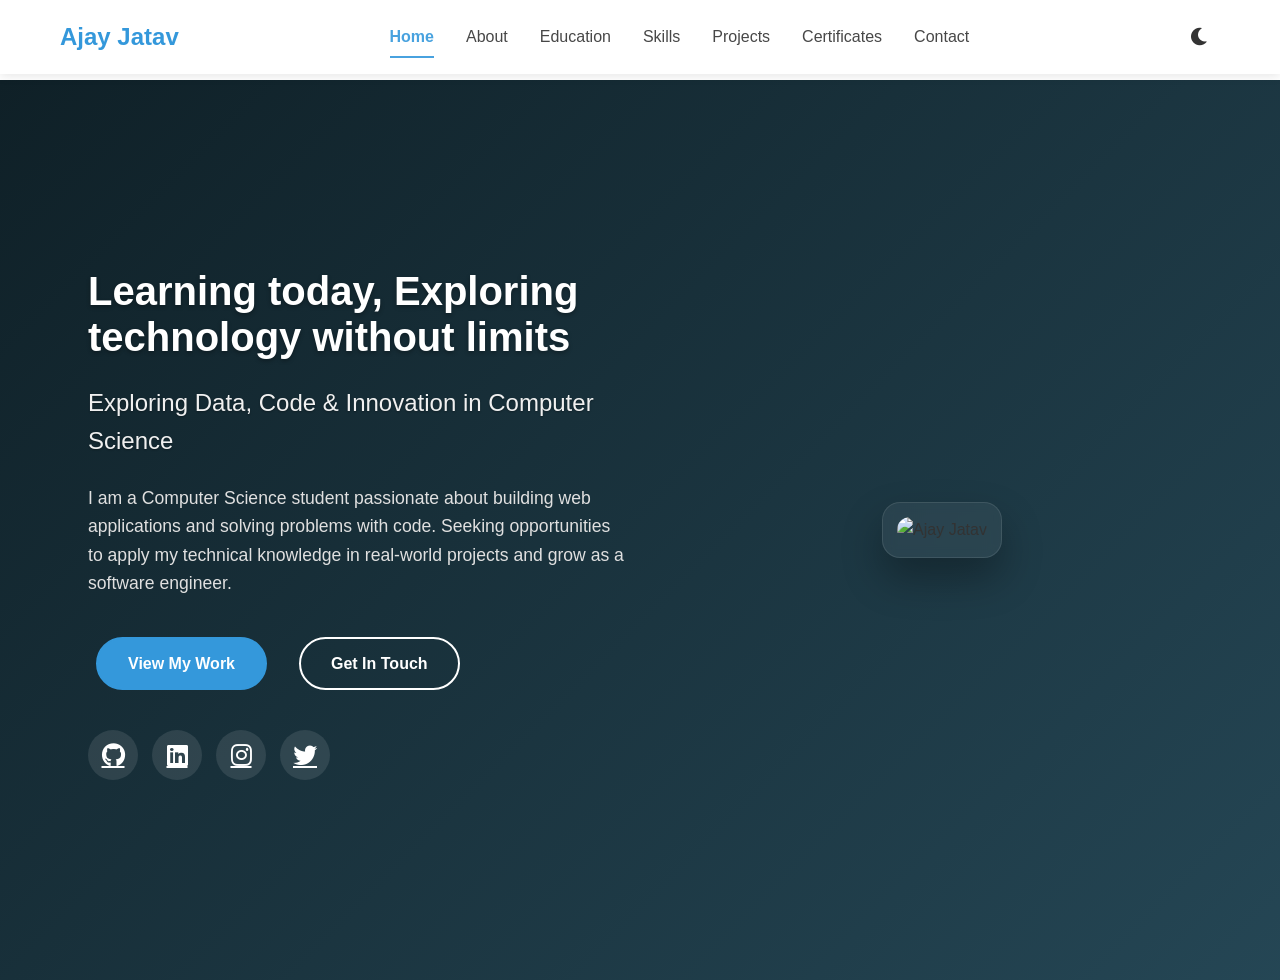
==== index.html @ aec564ef "Add files via upload" ====
<!DOCTYPE html>
<html lang="en">
<head>
    <meta charset="UTF-8">
    <meta name="viewport" content="width=device-width, initial-scale=1.0">
    <title>Ajay Jatav - Portfolio</title>
    <link rel="stylesheet" href="portfolio-style.css">
    <link href="https://cdnjs.cloudflare.com/ajax/libs/font-awesome/6.0.0/css/all.min.css" rel="stylesheet">
</head>
<body>
    <!-- Navigation -->
    <nav class="navbar">
        <div class="nav-container">
            <div class="nav-logo">
                <a href="index.html">Ajay Jatav</a>
            </div>
            <div class="nav-menu">
                <a href="index.html" class="nav-link active">Home</a>
                <a href="about.html" class="nav-link">About</a>
                <a href="education.html" class="nav-link">Education</a>
                <a href="skills.html" class="nav-link">Skills</a>
                <a href="projects.html" class="nav-link">Projects</a>
                <a href="certificates.html" class="nav-link">Certificates</a>
                <a href="contact.html" class="nav-link">Contact</a>
            </div>
            <div class="nav-actions">
                <button id="theme-toggle" class="theme-toggle" aria-label="Toggle theme">
                    <i class="fas fa-moon"></i>
                    <i class="fas fa-sun"></i>
                </button>
                <div class="hamburger">
                    <span></span>
                    <span></span>
                    <span></span>
                </div>
            </div>
        </div>
    </nav>

    <!-- Hero Section -->
    <section id="home" class="hero">
        <div class="hero-container">
            <div class="hero-content">
                <div class="hero-text">
                    <h1 class="hero-title">Learning today, Exploring technology without limits</h1>
                    <p class="hero-subtitle">Exploring Data, Code & Innovation in Computer Science</p>
                    <p class="hero-description">
                        I am a Computer Science student passionate about building web applications and solving problems with code.
                        Seeking opportunities to apply my technical knowledge in real-world projects and grow as a software engineer.
                    </p>
                    <div class="hero-buttons">
                        <a href="projects.html" class="btn btn-primary">View My Work</a>
                        <a href="contact.html" class="btn btn-secondary">Get In Touch</a>
                    </div>
                    <div class="social-links">
                        <a href="https://github.com/jatavajay" target="_blank" aria-label="GitHub"><i class="fab fa-github"></i></a>
                        <a href="https://www.linkedin.com/in/ajay-jatav-b15428207" target="_blank" aria-label="LinkedIn"><i class="fab fa-linkedin"></i></a>
                        <a href="https://www.instagram.com/jatavajay._09" target="_blank" aria-label="Instagram"><i class="fab fa-instagram"></i></a>
                        <a href="https://x.com/ajay_jatav12876" target="_blank" aria-label="Twitter"><i class="fab fa-twitter"></i></a>
                    </div>
                </div>
                <div class="hero-image-container">
                    <div class="profile-image-wrapper">
                        <img src="https://media.licdn.com/dms/image/v2/D5603AQEOCSB_Aue9IA/profile-displayphoto-crop_800_800/B56Zy0akNxIcAI-/0/1772553391590?e=1779321600&v=beta&t=5ufI_7-bqgXGR6Rp_vaHQ7zAEmu3ZtaBKCHDSLuSh5Q" alt="Ajay Jatav" class="profile-image">
                    </div>
                </div>
            </div>
        </div>
    </section>

    <script src="portfolio-script.js"></script>
    <script src="theme.js"></script>
</body>
</html>
---- portfolio-style.css ----
/* Theme Variables */
:root {
    /* Light Theme (Default) */
    --bg-color: #ffffff;
    --text-color: #333333;
    --primary-color: #3498db;
    --secondary-color: #2ecc71;
    --accent-color: #9b59b6;
    --card-bg: #ffffff;
    --card-shadow: 0 5px 15px rgba(0, 0, 0, 0.1);
    --nav-bg: rgba(255, 255, 255, 0.95);
    --nav-text: #333333;
    --section-bg: #f9f9f9;
    --border-color: #e0e0e0;
    --hero-overlay: rgba(0, 0, 0, 0.7);
    --input-bg: #ffffff;
    --input-text: #333333;
}

/* Dark Theme */
[data-theme="dark"] {
    --bg-color: #121212;
    --text-color: #f5f5f5;
    --primary-color: #4a90e2;
    --secondary-color: #2ecc71;
    --accent-color: #9b59b6;
    --card-bg: #1e1e1e;
    --card-shadow: 0 5px 15px rgba(0, 0, 0, 0.3);
    --nav-bg: rgba(30, 30, 30, 0.95);
    --nav-text: #f5f5f5;
    --section-bg: #1a1a1a;
    --border-color: #333333;
    --hero-overlay: rgba(0, 0, 0, 0.85);
    --input-bg: #2d2d2d;
    --input-text: #f5f5f5;
}

/* Apply Theme Variables */
body {
    background-color: var(--bg-color);
    color: var(--text-color);
    transition: background-color 0.3s ease, color 0.3s ease;
    font-family: 'Segoe UI', Tahoma, Geneva, Verdana, sans-serif;
    line-height: 1.6;
    overflow-x: hidden;
    padding-top: 80px;
    margin: 0;
    min-height: 100vh;
}

/* Reset and Base Styles */
* {
    margin: 0;
    padding: 0;
    box-sizing: border-box;
}

html {
    scroll-behavior: smooth;
}

.container {
    max-width: 1200px;
    margin: 0 auto;
    padding: 0 20px;
}

/* Navigation */
.navbar {
    position: fixed;
    top: 0;
    width: 100%;
    background: var(--nav-bg);
    color: var(--nav-text);
    backdrop-filter: blur(10px);
    z-index: 1000;
    padding: 1rem 0;
    transition: all 0.3s ease;
    box-shadow: 0 2px 10px rgba(0, 0, 0, 0.1);
}

.nav-container {
    max-width: 1200px;
    margin: 0 auto;
    padding: 0 20px;
    display: flex;
    justify-content: space-between;
    align-items: center;
}

.nav-logo a {
    font-size: 1.5rem;
    font-weight: bold;
    color: var(--primary-color);
    text-decoration: none;
    transition: color 0.3s ease;
}

.nav-logo a:hover {
    color: var(--secondary-color);
}

.nav-menu {
    display: flex;
    gap: 2rem;
}

.nav-link {
    color: var(--nav-text);
    text-decoration: none;
    font-weight: 500;
    transition: color 0.3s ease;
    opacity: 0.9;
    padding: 0.5rem 0;
    position: relative;
}

.nav-link:hover {
    color: var(--primary-color);
    opacity: 1;
}

.nav-link.active {
    color: var(--primary-color);
    font-weight: 600;
}

.nav-link.active::after {
    content: '';
    position: absolute;
    bottom: 0;
    left: 0;
    width: 100%;
    height: 2px;
    background: var(--primary-color);
}

/* Navigation Actions */
.nav-actions {
    display: flex;
    align-items: center;
    gap: 1rem;
}

/* Theme Toggle Button */
.theme-toggle {
    background: none;
    border: none;
    color: var(--nav-text);
    font-size: 1.25rem;
    cursor: pointer;
    padding: 0.5rem;
    border-radius: 50%;
    width: 40px;
    height: 40px;
    display: flex;
    align-items: center;
    justify-content: center;
    transition: all 0.3s ease;
    position: relative;
    overflow: hidden;
    background: var(--card-bg);
}

.theme-toggle i {
    position: absolute;
    transition: all 0.3s ease;
}

.theme-toggle .fa-sun {
    opacity: 0;
    transform: translateY(20px);
}

[data-theme="dark"] .theme-toggle .fa-moon {
    opacity: 0;
    transform: translateY(-20px);
}

[data-theme="dark"] .theme-toggle .fa-sun {
    opacity: 1;
    transform: translateY(0);
}

.theme-toggle:hover {
    background: var(--primary-color);
    color: white;
    transform: scale(1.1);
}

.hamburger {
    display: none;
    flex-direction: column;
    cursor: pointer;
    width: 30px;
    height: 24px;
    justify-content: space-between;
}

.hamburger span {
    width: 100%;
    height: 3px;
    background: var(--nav-text);
    transition: all 0.3s ease;
    border-radius: 2px;
}

/* Portfolio Image */
.portfolio-image-container {
    text-align: center;
    margin: -100px auto 2rem; /* Pull the image up slightly */
    max-width: 300px;
    border-radius: 15px;
    overflow: hidden;
    box-shadow: 0 15px 40px rgba(0, 0, 0, 0.3);
    border: 5px solid rgba(255, 255, 255, 0.1);
    transition: transform 0.3s ease, box-shadow 0.3s ease;
}

.portfolio-image {
    width: 100%;
    height: auto;
    display: block;
    transition: transform 0.3s ease;
}

.portfolio-image:hover {
    transform: translateY(-5px);
    box-shadow: 0 15px 40px rgba(0, 0, 0, 0.3);
}

/* Animated Gradient Background */
@keyframes gradientBG {
    0% { background-position: 0% 50%; }
    50% { background-position: 100% 50%; }
    100% { background-position: 0% 50%; }
}

/* Hero Section */
.hero {
    position: relative;
    min-height: 100vh;
    margin: 0;
    padding: 80px 0; /* Account for fixed navbar */
    overflow: hidden;
    background: linear-gradient(-45deg, #0f2027, #203a43, #2c5364, #0f2027);
    background-size: 400% 400%;
    animation: gradientBG 18s ease infinite;
    display: flex;
    align-items: center;
}

.hero-overlay {
    position: absolute;
    top: 0;
    left: 0;
    width: 100%;
    height: 100%;
    z-index: 2;
    pointer-events: none;
}

.hero-name {
    font-size: 6rem;
    font-weight: 800;
    color: rgba(255, 255, 255, 0.9);
    text-transform: uppercase;
    letter-spacing: 5px;
    margin-bottom: 0.5rem;
    text-shadow: 2px 2px 4px rgba(0, 0, 0, 0.5);
}

.hero-portfolio {
    font-size: 3.5rem;
    font-weight: 600;
    color: rgba(255, 255, 255, 0.85);
    letter-spacing: 3px;
    text-shadow: 2px 2px 4px rgba(0, 0, 0, 0.4);
    margin-bottom: 2rem;
}

.hero-container {
    width: 100%;
    max-width: 1200px;
    margin: 0 auto;
    padding: 0 2rem;
    box-sizing: border-box;
}

.hero-content {
    display: flex;
    flex-wrap: wrap;
    align-items: center;
    gap: 4rem;
    max-width: 100%;
    margin: 0 auto;
}

.hero-text {
    flex: 1;
    min-width: 300px;
    max-width: 600px;
    padding: 2rem 0;
    text-align: left;
}

.hero-image-container {
    flex: 1;
    min-width: 300px;
    max-width: 500px;
    position: relative;
    margin: 0 auto;
}

.profile-image-wrapper {
    position: relative;
    border-radius: 20px;
    overflow: hidden;
    box-shadow: 0 20px 40px rgba(0, 0, 0, 0.3);
    background: rgba(255, 255, 255, 0.05);
    border: 1px solid rgba(255, 255, 255, 0.1);
    transition: transform 0.3s ease, box-shadow 0.3s ease;
}

.profile-image-wrapper:hover {
    transform: translateY(-5px);
    box-shadow: 0 25px 50px rgba(0, 0, 0, 0.4);
}

.profile-image {
    width: 100%;
    height: auto;
    display: block;
    border-radius: 20px;
    transition: transform 0.5s ease;
}

.profile-image-wrapper:hover .profile-image {
    transform: scale(1.02);
}

.hero-content:hover {
    transform: translateY(-5px);
    box-shadow: 0 20px 40px rgba(0, 0, 0, 0.3);
}

.hero-title {
    font-size: 2.5rem;
    margin-bottom: 1.5rem;
    color: #fff;
    text-shadow: 0 2px 4px rgba(0, 0, 0, 0.3);
    line-height: 1.3;
}

.hero-subtitle {
    font-size: 1.5rem;
    margin-bottom: 1.5rem;
    color: #f0f0f0;
    text-shadow: 0 1px 2px rgba(0, 0, 0, 0.3);
}

.hero-description {
    font-size: 1.1rem;
    margin-bottom: 2rem;
    color: #e0e0e0;
    line-height: 1.7;
}

.hero-image {
    flex: 0 0 auto;
}

.profile-img {
    width: 350px;
    height: 350px;
    border-radius: 50%;
    object-fit: cover;
    border: 5px solid rgba(255, 255, 255, 0.3);
    box-shadow: 0 20px 40px rgba(0, 0, 0, 0.3);
    transition: transform 0.3s ease;
}

.profile-img:hover {
    transform: scale(1.05);
}

/* Buttons */
.btn {
    padding: 12px 30px;
    border-radius: 50px;
    text-decoration: none;
    font-weight: 600;
    transition: all 0.3s ease;
    display: inline-block;
    text-align: center;
    cursor: pointer;
    border: 2px solid transparent;
    font-size: 1rem;
    margin: 0.5rem;
}

.btn-primary {
    background: var(--primary-color);
    color: white;
    border-color: var(--primary-color);
}

.btn-primary:hover {
    background: transparent;
    color: var(--primary-color);
    transform: translateY(-3px);
    box-shadow: 0 10px 20px rgba(0, 0, 0, 0.2);
}

.btn-secondary {
    background: transparent;
    color: white;
    border-color: white;
}

.btn-secondary:hover {
    background: white;
    color: var(--primary-color);
    transform: translateY(-3px);
    box-shadow: 0 10px 20px rgba(0, 0, 0, 0.2);
}

.btn-outline {
    background: transparent;
    color: var(--primary-color);
    border: 2px solid var(--primary-color);
}

.btn-outline:hover {
    background: var(--primary-color);
    color: white;
    transform: translateY(-3px);
}

.hero-buttons {
    display: flex;
    gap: 1rem;
    margin: 2rem 0;
    flex-wrap: wrap;
}

.social-links {
    display: flex;
    gap: 1.5rem;
    margin-top: 2rem;
}

.social-links a {
    color: white;
    font-size: 1.5rem;
    transition: all 0.3s ease;
    width: 50px;
    height: 50px;
    display: flex;
    align-items: center;
    justify-content: center;
    border-radius: 50%;
    background: rgba(255, 255, 255, 0.1);
}

.social-links a:hover {
    color: var(--primary-color);
    background: white;
    transform: translateY(-5px);
    box-shadow: 0 5px 15px rgba(0, 0, 0, 0.3);
}

/* Section Styles */
section {
    padding: 80px 0;
    position: relative;
    z-index: 1;
}

.section-title {
    text-align: center;
    font-size: 2.5rem;
    margin-bottom: 3rem;
    color: var(--text-color);
    position: relative;
}

.section-title::after {
    content: '';
    position: absolute;
    bottom: -10px;
    left: 50%;
    transform: translateX(-50%);
    width: 60px;
    height: 3px;
    background: var(--primary-color);
}

/* About Page */
.about-content {
    max-width: 800px;
    margin: 0 auto;
}

.about-text p {
    font-size: 1.1rem;
    margin-bottom: 1.5rem;
    line-height: 1.8;
    color: var(--text-color);
}

.personal-info {
    display: grid;
    grid-template-columns: repeat(auto-fit, minmax(250px, 1fr));
    gap: 1rem;
    margin-top: 2rem;
}

.info-item {
    background: var(--card-bg);
    padding: 1.5rem;
    border-radius: 10px;
    box-shadow: var(--card-shadow);
    transition: transform 0.3s ease;
}

.info-item:hover {
    transform: translateY(-5px);
}

.info-item strong {
    color: var(--primary-color);
    display: block;
    margin-bottom: 0.5rem;
}

/* Education Page */
.education-timeline {
    max-width: 800px;
    margin: 0 auto;
    position: relative;
}

.education-timeline::before {
    content: '';
    position: absolute;
    left: 50%;
    transform: translateX(-50%);
    width: 2px;
    height: 100%;
    background: var(--primary-color);
}

.timeline-item {
    display: flex;
    justify-content: flex-end;
    padding-right: 60px;  
    position: relative;
    margin: 40px 0;  
    width: 50%;
    min-height: 120px;  
}

.timeline-item:nth-child(odd) {
    align-self: flex-end;
    justify-content: flex-start;
    padding-left: 60px;  
    padding-right: 0;
}

.timeline-item:nth-child(even) {
    left: 50%;
}

.timeline-item:nth-child(odd) .timeline-dot {
    left: -10px;
    right: auto;
}

.timeline-dot {
    height: 20px;
    width: 20px;
    border-radius: 50%;
    background: var(--primary-color);
    position: absolute;
    right: -10px;
    top: 25%;  
    z-index: 1;
    border: 3px solid var(--bg-color);  
    box-shadow: 0 0 0 3px var(--primary-color);  
}

.timeline-content {
    background: var(--card-bg);
    padding: 25px;
    border-radius: 10px;
    box-shadow: var(--card-shadow);
    width: 100%;
    transition: transform 0.3s ease;
}

.timeline-content:hover {
    transform: translateY(-5px);
}

.timeline-content h3 {
    color: var(--text-color);
    margin-bottom: 5px;
    font-size: 1.3rem;
}

.timeline-content h4 {
    color: var(--primary-color);
    margin-bottom: 10px;
    font-size: 1.1rem;
}

.timeline-date {
    background: var(--primary-color);
    color: white;
    padding: 5px 15px;
    border-radius: 15px;
    font-size: 0.9rem;
    display: inline-block;
    margin-bottom: 10px;
}

.timeline-content p {
    color: var(--text-color);
    opacity: 0.9;
    line-height: 1.6;
}

/* Skills Page */
.skills-grid {
    display: grid;
    grid-template-columns: repeat(auto-fit, minmax(280px, 1fr));
    gap: 2rem;
}

.skill-category {
    background: var(--card-bg);
    padding: 2rem;
    border-radius: 15px;
    box-shadow: var(--card-shadow);
    text-align: center;
    transition: transform 0.3s ease;
}

.skill-category:hover {
    transform: translateY(-5px);
}

.skill-category h3 {
    color: var(--text-color);
    margin-bottom: 1.5rem;
    font-size: 1.3rem;
}

.skill-items {
    display: flex;
    flex-wrap: wrap;
    gap: 0.5rem;
    justify-content: center;
}

.skill-tag {
    background: linear-gradient(45deg, var(--primary-color), var(--accent-color));
    color: white;
    padding: 8px 16px;
    border-radius: 25px;
    font-size: 0.9rem;
    font-weight: 500;
    transition: transform 0.3s ease;
}

.skill-tag:hover {
    transform: scale(1.05);
}

/* Projects Page */
.projects-grid {
    display: grid;
    grid-template-columns: repeat(auto-fit, minmax(350px, 1fr));
    gap: 2rem;
}

.project-card {
    background: var(--card-bg);
    border-radius: 15px;
    padding: 2rem;
    box-shadow: var(--card-shadow);
    transition: transform 0.3s ease;
}

.project-card:hover {
    transform: translateY(-10px);
}

.project-header {
    display: flex;
    justify-content: space-between;
    align-items: center;
    margin-bottom: 1rem;
}

.project-header h3 {
    color: var(--text-color);
    font-size: 1.5rem;
}

.project-links {
    display: flex;
    gap: 0.5rem;
}

.project-link {
    color: var(--primary-color);
    font-size: 1.2rem;
    transition: color 0.3s ease;
    padding: 5px;
}

.project-link:hover {
    color: var(--secondary-color);
    transform: scale(1.2);
}

.project-description {
    color: var(--text-color);
    opacity: 0.9;
    margin-bottom: 1.5rem;
    line-height: 1.6;
}

.project-tech {
    display: flex;
    flex-wrap: wrap;
    gap: 0.5rem;
}

.tech-tag {
    background: var(--section-bg);
    color: var(--text-color);
    padding: 5px 12px;
    border-radius: 15px;
    font-size: 0.8rem;
    border: 1px solid var(--border-color);
}

/* Certificates Page */
.certificates-grid {
    display: grid;
    grid-template-columns: repeat(auto-fit, minmax(300px, 1fr));
    gap: 2rem;
}

.certificate-card {
    background: var(--card-bg);
    border-radius: 15px;
    padding: 2rem;
    box-shadow: var(--card-shadow);
    transition: transform 0.3s ease;
    text-align: center;
    position: relative;
    overflow: hidden;
}

.certificate-card:hover {
    transform: translateY(-5px);
}

.certificate-card::before {
    content: '';
    position: absolute;
    top: 0;
    left: 0;
    right: 0;
    height: 4px;
    background: linear-gradient(45deg, var(--primary-color), var(--accent-color));
}

.certificate-icon {
    font-size: 2.5rem;
    color: var(--primary-color);
    margin-bottom: 1.5rem;
}

.certificate-card h3 {
    color: var(--text-color);
    margin-bottom: 1rem;
    font-size: 1.3rem;
}

.certificate-card p {
    color: var(--text-color);
    opacity: 0.9;
    margin-bottom: 1.5rem;
    line-height: 1.6;
}

/* Contact Page */
.contact-content {
    display: grid;
    grid-template-columns: 1.2fr 0.8fr;
    gap: 3rem;
    align-items: start;
    max-width: 1100px;
    margin: 0 auto;
    padding: 0 20px;
}

.contact-info h3 {
    margin-bottom: 1.5rem;
    color: var(--primary-color);
    font-size: 2rem;
    font-weight: 600;
}

.contact-info p {
    color: var(--text-color);
    opacity: 0.9;
    margin-bottom: 2.5rem;
    line-height: 1.7;
    font-size: 1.05rem;
}

.contact-details {
    margin: 2rem 0;
}

.contact-item {
    display: flex;
    align-items: flex-start;
    gap: 1.2rem;
    margin-bottom: 1.8rem;
    background: var(--card-bg);
    padding: 1.2rem;
    border-radius: 10px;
    box-shadow: var(--card-shadow);
    transition: transform 0.3s ease;
}

.contact-item:hover {
    transform: translateY(-3px);
}

.contact-item i {
    color: var(--primary-color);
    width: 24px;
    height: 24px;
    display: flex;
    align-items: center;
    justify-content: center;
    background: rgba(52, 152, 219, 0.1);
    padding: 10px;
    border-radius: 8px;
    font-size: 1.1rem;
}

.contact-item h4 {
    color: var(--text-color);
    margin-bottom: 0.3rem;
    font-size: 1rem;
}

.contact-item a, .contact-item p {
    color: var(--text-color);
    text-decoration: none;
    opacity: 0.9;
    transition: color 0.3s ease;
}

.contact-item a:hover {
    color: var(--primary-color);
}

.social-links-contact {
    display: flex;
    gap: 1rem;
    margin-top: 2rem;
}

.social-links-contact a {
    color: var(--text-color);
    font-size: 1.5rem;
    transition: all 0.3s ease;
    width: 50px;
    height: 50px;
    display: flex;
    align-items: center;
    justify-content: center;
    border-radius: 50%;
    background: var(--card-bg);
    box-shadow: var(--card-shadow);
}

.social-links-contact a:hover {
    color: white;
    background: var(--primary-color);
    transform: translateY(-3px);
}

.contact-form {
    background: var(--card-bg);
    padding: 2.5rem;
    border-radius: 15px;
    box-shadow: var(--card-shadow);
    position: sticky;
    top: 100px;
}

.form-group {
    margin-bottom: 1.5rem;
}

.form-group input,
.form-group textarea {
    width: 100%;
    padding: 12px;
    border: 1px solid var(--border-color);
    border-radius: 10px;
    background: var(--input-bg);
    color: var(--input-text);
    font-size: 1rem;
    font-family: inherit;
    transition: all 0.3s ease;
}

.form-group input:focus,
.form-group textarea:focus {
    outline: none;
    border-color: var(--primary-color);
    box-shadow: 0 0 0 2px rgba(52, 152, 219, 0.2);
}

.form-group textarea {
    min-height: 150px;
    resize: vertical;
}

/* Footer */
.footer {
    background: var(--card-bg);
    color: var(--text-color);
    text-align: center;
    padding: 2rem 0;
    margin-top: 3rem;
    border-top: 1px solid var(--border-color);
}

.footer p {
    margin: 0.5rem 0;
    opacity: 0.8;
}

/* Responsive Design */
@media (max-width: 992px) {
    .hero-content {
        flex-direction: column-reverse;
        text-align: center;
        gap: 2rem;
        padding: 2rem 0;
    }
    
    .hero-text {
        text-align: center;
        max-width: 100%;
        padding: 0 1rem;
    }
    
    .hero-image-container {
        max-width: 400px;
        margin: 0 auto;
    }
    
    .hero-buttons {
        justify-content: center;
    }
    
    .hero-container {
        flex-direction: column;
        text-align: center;
        gap: 2rem;
        padding-top: 100px;
    }
    
    .hero-content {
        width: 90%;
        max-width: 100%;
        margin: 1rem auto;
        padding: 2rem;
    }
    
    .hero-name {
        font-size: 3.5rem;
    }
    
    .hero-portfolio {
        font-size: 1.8rem;
    }
    
    .contact-content {
        grid-template-columns: 1fr;
        gap: 2rem;
    }
    
    .contact-form {
        position: static;
        margin-top: 2rem;
    }
        gap: 2rem;
    }
    
    .timeline-item {
        width: 100%;
        padding-left: 60px;
        padding-right: 20px;
        margin: 30px 0;
    }
    
    .timeline-item:nth-child(even) {
        left: 0;
    }
    
    .education-timeline::before {
        left: 40px;
    }
    
    .timeline-dot {
        left: 30px;
        right: auto;
        top: 20px;
    }
    
    .timeline-item:nth-child(odd) {
        padding-left: 60px;
        padding-right: 20px;
    }
}

@media (max-width: 768px) {
    .hero-container {
        padding-top: 80px;
    }
    
    .hero-content {
        padding: 1.5rem;
        margin: 1rem;
        width: calc(100% - 2rem);
    }
    
    .hero-name {
        font-size: 2.5rem;
    }
    
    .hero-portfolio {
        font-size: 1.5rem;
    }
    
    .hamburger {
        display: flex;
    }
    
    .nav-menu {
        display: none;
        position: absolute;
        top: 100%;
        left: 0;
        right: 0;
        background: var(--nav-bg);
        flex-direction: column;
        padding: 1rem;
        box-shadow: 0 10px 20px rgba(0, 0, 0, 0.1);
    }
    
    .nav-menu.active {
        display: flex;
    }
    
    .hero-name {
        font-size: 3rem;
    }
    
    .hero-portfolio {
        font-size: 2rem;
    }
    
    .hero-title {
        font-size: 2rem;
    }
    
    .hero-subtitle {
        font-size: 1.2rem;
    }
    
    .hero-description {
        font-size: 1rem;
    }
    
    .profile-img {
        width: 250px;
        height: 250px;
    }
    
    .section-title {
        font-size: 2rem;
    }
    
    .projects-grid,
    .certificates-grid,
    .skills-grid {
        grid-template-columns: 1fr;
    }
    
    .hero-buttons {
        flex-direction: column;
        align-items: center;
    }
    
    .btn {
        width: 100%;
        max-width: 300px;
    }
    
    .portfolio-image-container {
        margin: 0 auto 1.5rem;
        max-width: 90%;
    }
}

@media (max-width: 480px) {
    .hero-name {
        font-size: 2.5rem;
    }
    
    .hero-portfolio {
        font-size: 1.8rem;
    }
    
    .hero-title {
        font-size: 1.8rem;
    }
    
    .hero-content {
        padding: 1.5rem;
    }
    
    .profile-img {
        width: 200px;
        height: 200px;
    }
}

/* Animation for mobile menu */
.hamburger.active span:nth-child(1) {
    transform: rotate(45deg) translate(6px, 6px);
}

.hamburger.active span:nth-child(2) {
    opacity: 0;
}

.hamburger.active span:nth-child(3) {
    transform: rotate(-45deg) translate(6px, -6px);
}
/* ===== HERO FINAL ALIGNMENT FIX ===== */

.hero {
  min-height: 100vh;
  display: flex;
  align-items: center;
}

/* Center hero content and prevent edge touching */
.hero-container {
  max-width: 1200px;
  margin: 0 auto;
  padding: 0 48px; /* prevents image touching screen edge */
}

/* Two-column layout */
.hero-content {
  display: flex;
  align-items: center;       /* vertical centering */
  justify-content: space-between;
  gap: 64px;
}

/* Text spacing improvement */
.hero-text p {
  line-height: 1.6;
}

/* Image column alignment */
.hero-image-container {
  display: flex;
  justify-content: center;
  align-items: center;
}

/* Profile image styling */
.profile-image-wrapper {
  display: flex;
  justify-content: center;
  align-items: center;
}

.profile-image {
  max-width: 320px;
  width: 100%;
  border-radius: 16px;
}
/* ===== Hero Section Final Polish (Optional) ===== */

/* Improve heading readability */
.hero-title {
  line-height: 1.15;
}

/* Balance image size so it doesn't dominate */
.profile-image {
  max-width: 300px;
  width: 100%;
  height: auto;
}

/* Better spacing between buttons */
.hero-buttons {
  display: flex;
  gap: 16px;
  flex-wrap: wrap;
}

/* Clean social icon alignment */
.social-links {
  margin-top: 20px;
  display: flex;
  gap: 14px;
  align-items: center;
}

/* Slight depth to image card */
.profile-image-wrapper {
  padding: 14px;
  border-radius: 18px;
  background: rgba(255, 255, 255, 0.06);
  backdrop-filter: blur(6px);
}

/* Responsive tweak for small screens */
@media (max-width: 768px) {
  .hero-content {
    flex-direction: column;
    text-align: center;
  }

  .hero-buttons,
  .social-links {
    justify-content: center;
  }

  .profile-image {
    max-width: 260px;
    margin-top: 20px;
  }
}
.profile-image {
  max-width: 280px; /* was 300 */
}
.hero-text {
  padding-top: 20px;
}
.btn:hover {
  transform: translateY(-2px);
  transition: all 0.3s ease;
}
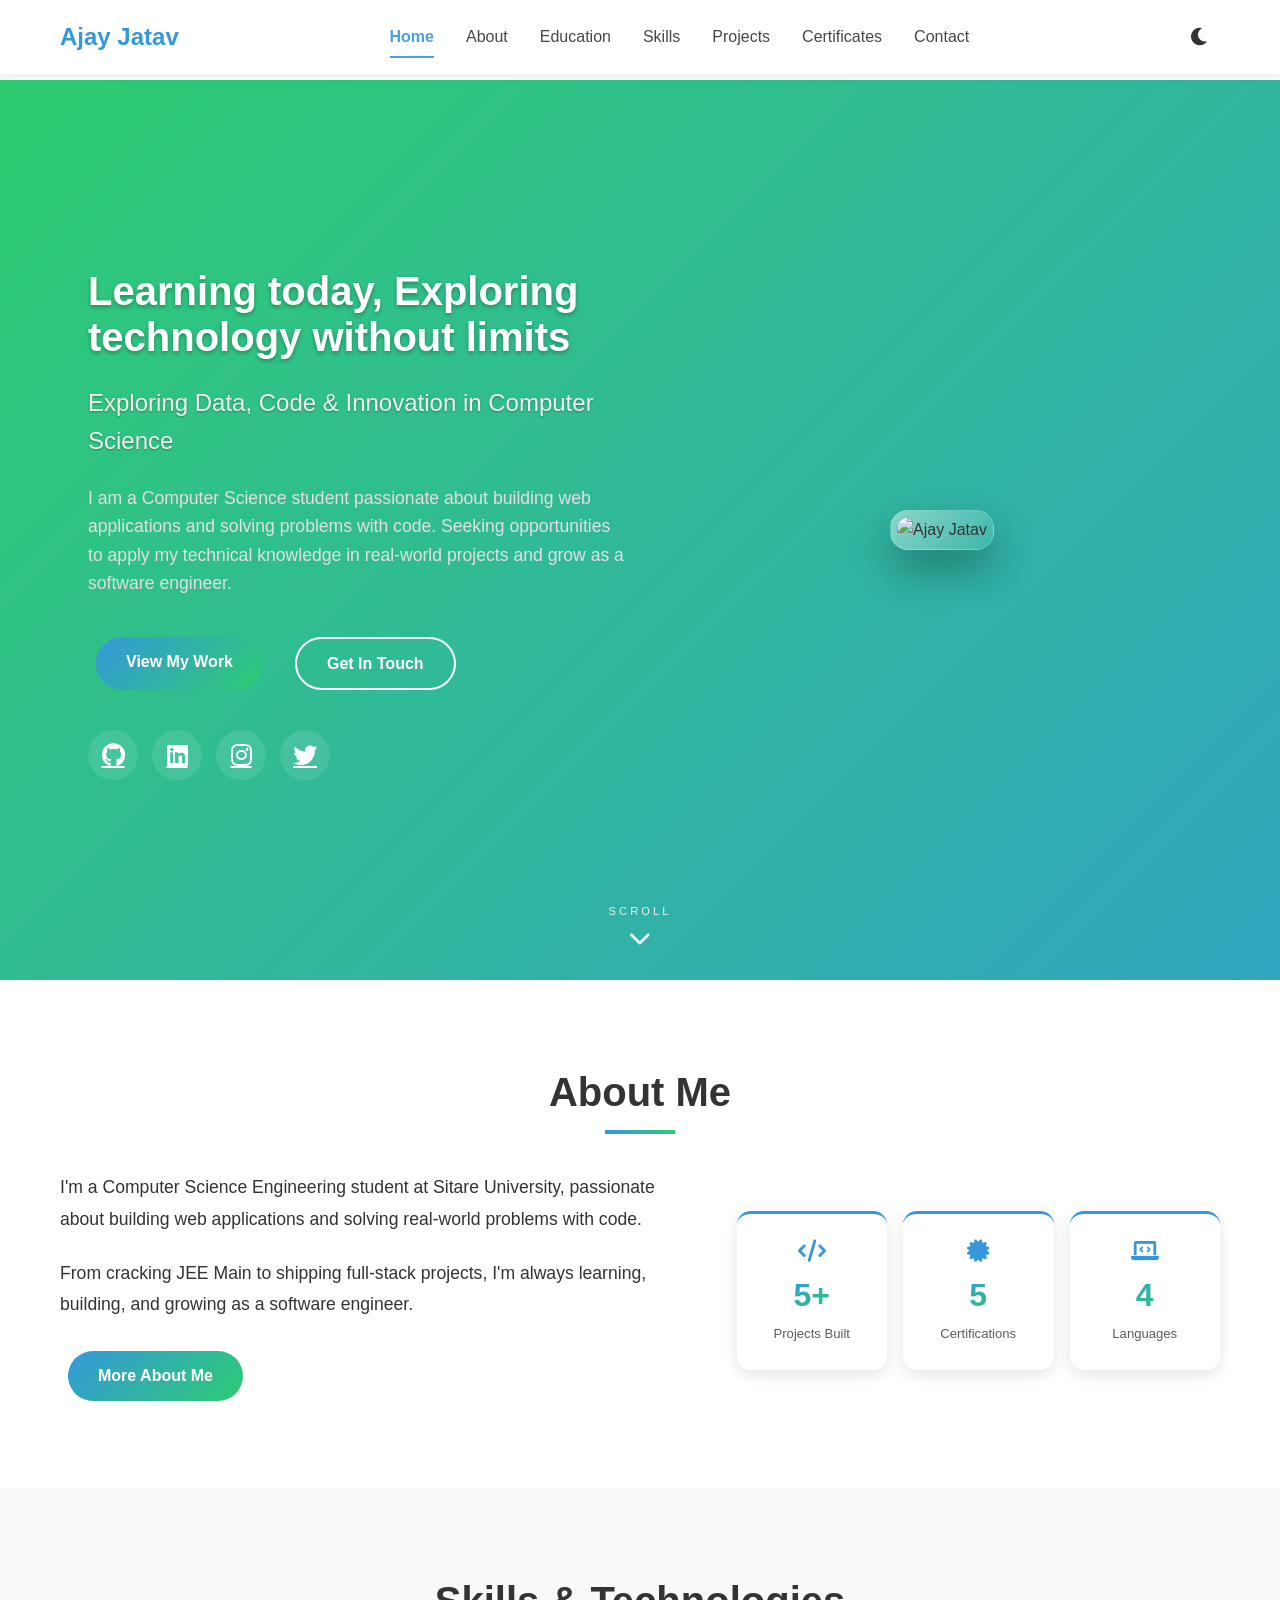
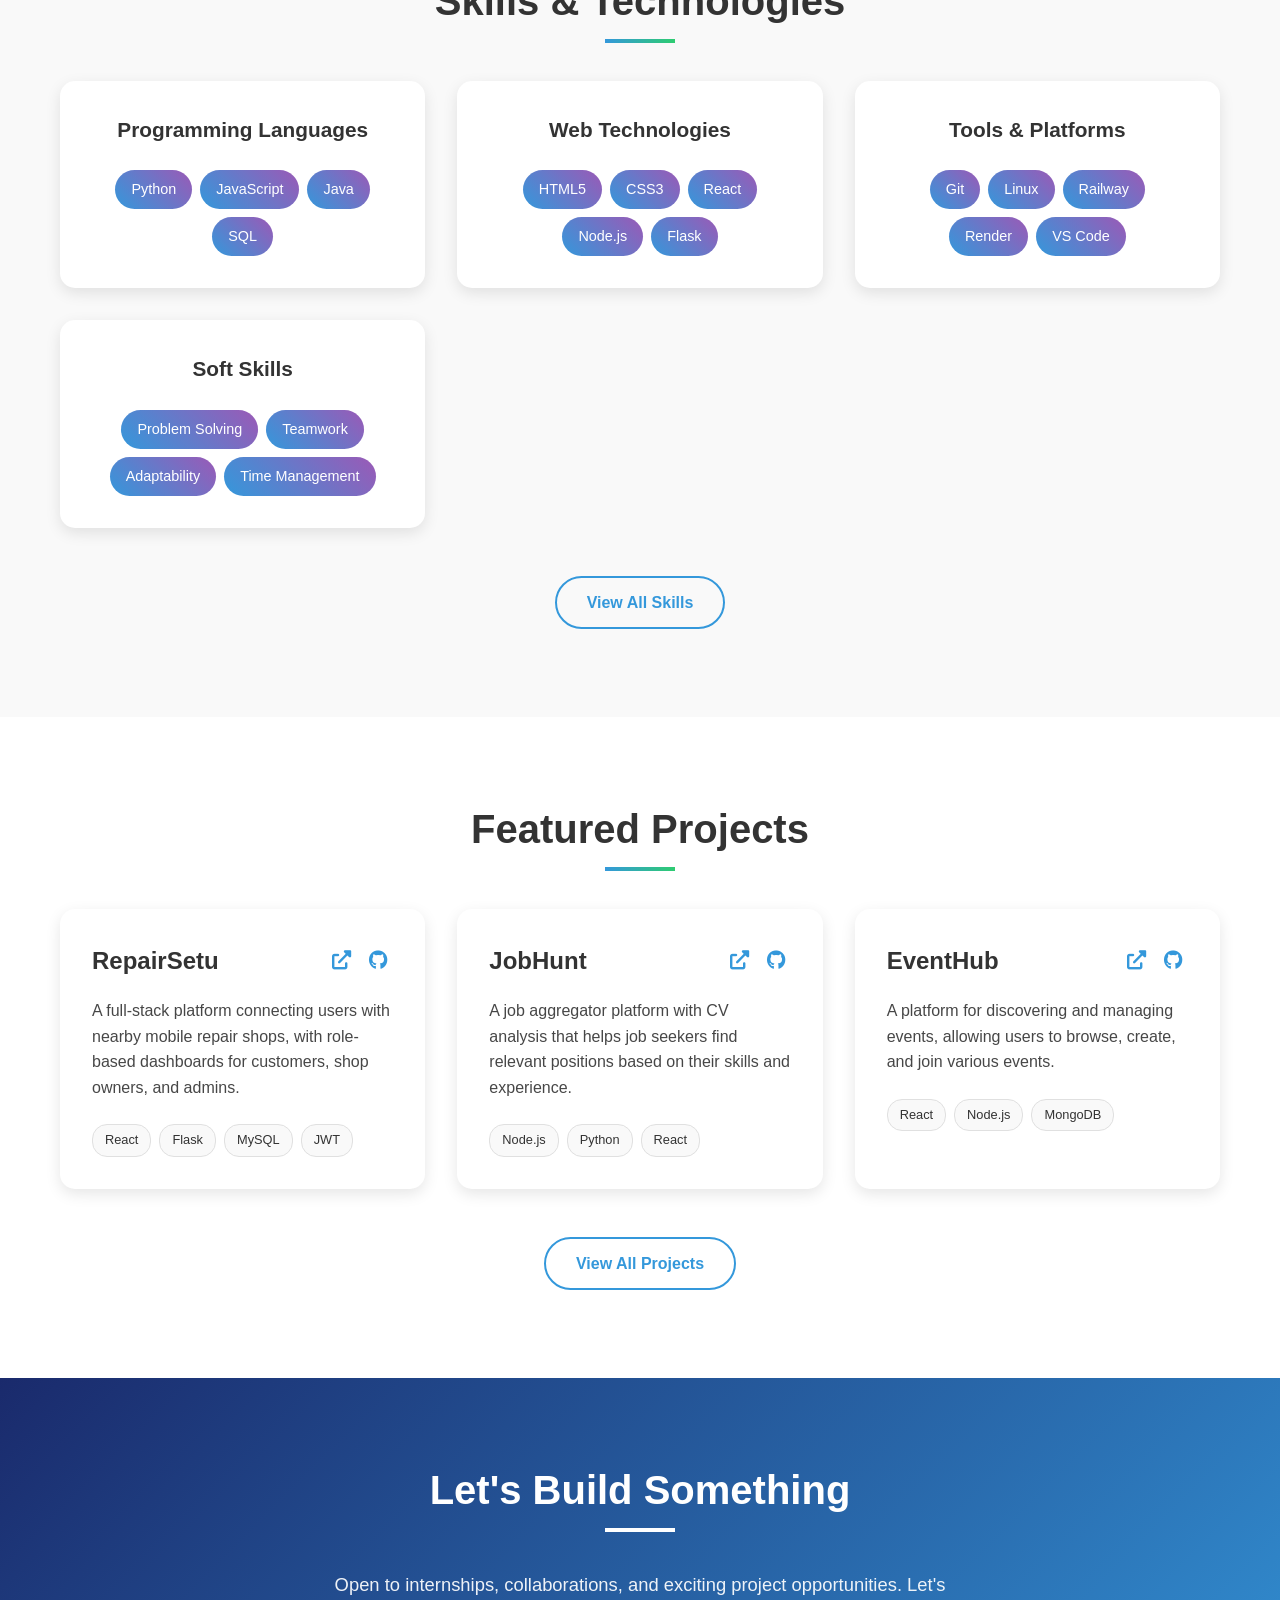
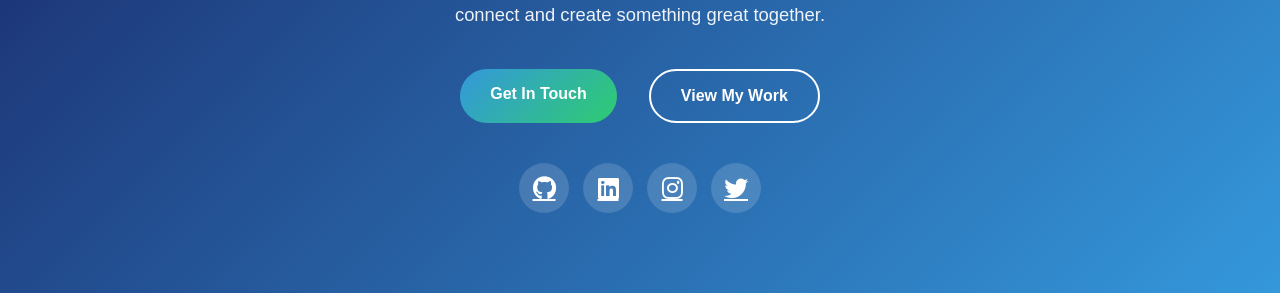
==== commit 102802e0: "Redesign home page as scrollable landing, add visual polish across site" ====
--- a/index.html
+++ b/index.html
@@ -43,7 +43,7 @@
             <div class="hero-content">
                 <div class="hero-text">
                     <h1 class="hero-title">Learning today, Exploring technology without limits</h1>
-                    <p class="hero-subtitle">Exploring Data, Code & Innovation in Computer Science</p>
+                    <p class="hero-subtitle">Exploring Data, Code &amp; Innovation in Computer Science</p>
                     <p class="hero-description">
                         I am a Computer Science student passionate about building web applications and solving problems with code.
                         Seeking opportunities to apply my technical knowledge in real-world projects and grow as a software engineer.
@@ -61,9 +61,170 @@
                 </div>
                 <div class="hero-image-container">
                     <div class="profile-image-wrapper">
-                        <img src="https://media.licdn.com/dms/image/v2/D5603AQEOCSB_Aue9IA/profile-displayphoto-crop_800_800/B56Zy0akNxIcAI-/0/1772553391590?e=1779321600&v=beta&t=5ufI_7-bqgXGR6Rp_vaHQ7zAEmu3ZtaBKCHDSLuSh5Q" alt="Ajay Jatav" class="profile-image">
-                    </div>
-                </div>
+                        <img src="https://media.licdn.com/dms/image/v2/D5603AQH61dm-89EO3g/profile-displayphoto-scale_400_400/B56aD.gtlNKYAg-/0/1790976384796?e=1796256000&v=beta&t=LKu6sqlviLRV0DCIvszd4TiyhOixm2mgd_O4p8SF0-U" alt="Ajay Jatav" class="profile-image">
+                    </div>
+                </div>
+            </div>
+        </div>
+        <a href="#about-preview" class="scroll-indicator" aria-label="Scroll down">
+            <span>SCROLL</span>
+            <i class="fas fa-chevron-down"></i>
+        </a>
+    </section>
+
+    <!-- About Preview -->
+    <section id="about-preview" class="about-preview reveal">
+        <div class="container">
+            <h2 class="section-title">About Me</h2>
+            <div class="about-preview-grid">
+                <div class="about-preview-text">
+                    <p>I'm a Computer Science Engineering student at Sitare University, passionate about building web applications and solving real-world problems with code.</p>
+                    <p>From cracking JEE Main to shipping full-stack projects, I'm always learning, building, and growing as a software engineer.</p>
+                    <a href="about.html" class="btn btn-primary">More About Me</a>
+                </div>
+                <div class="stats-grid">
+                    <div class="stat-card">
+                        <i class="fas fa-code stat-icon"></i>
+                        <span class="stat-number">5+</span>
+                        <span class="stat-label">Projects Built</span>
+                    </div>
+                    <div class="stat-card">
+                        <i class="fas fa-certificate stat-icon"></i>
+                        <span class="stat-number">5</span>
+                        <span class="stat-label">Certifications</span>
+                    </div>
+                    <div class="stat-card">
+                        <i class="fas fa-laptop-code stat-icon"></i>
+                        <span class="stat-number">4</span>
+                        <span class="stat-label">Languages</span>
+                    </div>
+                </div>
+            </div>
+        </div>
+    </section>
+
+    <!-- Skills Preview -->
+    <section id="skills-preview" class="skills-preview section-alt reveal">
+        <div class="container">
+            <h2 class="section-title">Skills &amp; Technologies</h2>
+            <div class="skills-grid">
+                <div class="skill-category">
+                    <h3>Programming Languages</h3>
+                    <div class="skill-items">
+                        <span class="skill-tag">Python</span>
+                        <span class="skill-tag">JavaScript</span>
+                        <span class="skill-tag">Java</span>
+                        <span class="skill-tag">SQL</span>
+                    </div>
+                </div>
+                <div class="skill-category">
+                    <h3>Web Technologies</h3>
+                    <div class="skill-items">
+                        <span class="skill-tag">HTML5</span>
+                        <span class="skill-tag">CSS3</span>
+                        <span class="skill-tag">React</span>
+                        <span class="skill-tag">Node.js</span>
+                        <span class="skill-tag">Flask</span>
+                    </div>
+                </div>
+                <div class="skill-category">
+                    <h3>Tools &amp; Platforms</h3>
+                    <div class="skill-items">
+                        <span class="skill-tag">Git</span>
+                        <span class="skill-tag">Linux</span>
+                        <span class="skill-tag">Railway</span>
+                        <span class="skill-tag">Render</span>
+                        <span class="skill-tag">VS Code</span>
+                    </div>
+                </div>
+                <div class="skill-category">
+                    <h3>Soft Skills</h3>
+                    <div class="skill-items">
+                        <span class="skill-tag">Problem Solving</span>
+                        <span class="skill-tag">Teamwork</span>
+                        <span class="skill-tag">Adaptability</span>
+                        <span class="skill-tag">Time Management</span>
+                    </div>
+                </div>
+            </div>
+            <div class="section-cta">
+                <a href="skills.html" class="btn btn-outline">View All Skills</a>
+            </div>
+        </div>
+    </section>
+
+    <!-- Featured Projects -->
+    <section id="featured-projects" class="featured-projects reveal">
+        <div class="container">
+            <h2 class="section-title">Featured Projects</h2>
+            <div class="projects-grid">
+                <div class="project-card">
+                    <div class="project-header">
+                        <h3>RepairSetu</h3>
+                        <div class="project-links">
+                            <a href="https://repairsetu.vercel.app/" target="_blank" class="project-link"><i class="fas fa-external-link-alt"></i></a>
+                            <a href="https://github.com/jatavajay/RepairSetu" target="_blank" class="project-link"><i class="fab fa-github"></i></a>
+                        </div>
+                    </div>
+                    <p class="project-description">A full-stack platform connecting users with nearby mobile repair shops, with role-based dashboards for customers, shop owners, and admins.</p>
+                    <div class="project-tech">
+                        <span class="tech-tag">React</span>
+                        <span class="tech-tag">Flask</span>
+                        <span class="tech-tag">MySQL</span>
+                        <span class="tech-tag">JWT</span>
+                    </div>
+                </div>
+                <div class="project-card">
+                    <div class="project-header">
+                        <h3>JobHunt</h3>
+                        <div class="project-links">
+                            <a href="https://jobhunt-d5l9.onrender.com/" target="_blank" class="project-link"><i class="fas fa-external-link-alt"></i></a>
+                            <a href="https://github.com/jatavajay" target="_blank" class="project-link"><i class="fab fa-github"></i></a>
+                        </div>
+                    </div>
+                    <p class="project-description">A job aggregator platform with CV analysis that helps job seekers find relevant positions based on their skills and experience.</p>
+                    <div class="project-tech">
+                        <span class="tech-tag">Node.js</span>
+                        <span class="tech-tag">Python</span>
+                        <span class="tech-tag">React</span>
+                    </div>
+                </div>
+                <div class="project-card">
+                    <div class="project-header">
+                        <h3>EventHub</h3>
+                        <div class="project-links">
+                            <a href="https://eventhub-0okf.onrender.com/" target="_blank" class="project-link"><i class="fas fa-external-link-alt"></i></a>
+                            <a href="https://github.com/rdxhacnikhil/project" target="_blank" class="project-link"><i class="fab fa-github"></i></a>
+                        </div>
+                    </div>
+                    <p class="project-description">A platform for discovering and managing events, allowing users to browse, create, and join various events.</p>
+                    <div class="project-tech">
+                        <span class="tech-tag">React</span>
+                        <span class="tech-tag">Node.js</span>
+                        <span class="tech-tag">MongoDB</span>
+                    </div>
+                </div>
+            </div>
+            <div class="section-cta">
+                <a href="projects.html" class="btn btn-outline">View All Projects</a>
+            </div>
+        </div>
+    </section>
+
+    <!-- Contact CTA -->
+    <section id="contact-cta" class="contact-cta reveal">
+        <div class="container">
+            <h2 class="section-title">Let's Build Something</h2>
+            <p>Open to internships, collaborations, and exciting project opportunities. Let's connect and create something great together.</p>
+            <div class="hero-buttons cta-buttons">
+                <a href="contact.html" class="btn btn-primary">Get In Touch</a>
+                <a href="projects.html" class="btn btn-secondary">View My Work</a>
+            </div>
+            <div class="social-links">
+                <a href="https://github.com/jatavajay" target="_blank" aria-label="GitHub"><i class="fab fa-github"></i></a>
+                <a href="https://www.linkedin.com/in/ajay-jatav-b15428207" target="_blank" aria-label="LinkedIn"><i class="fab fa-linkedin"></i></a>
+                <a href="https://www.instagram.com/jatavajay._09" target="_blank" aria-label="Instagram"><i class="fab fa-instagram"></i></a>
+                <a href="https://x.com/ajay_jatav12876" target="_blank" aria-label="Twitter"><i class="fab fa-twitter"></i></a>
             </div>
         </div>
     </section>
@@ -71,4 +232,4 @@
     <script src="portfolio-script.js"></script>
     <script src="theme.js"></script>
 </body>
-</html>+</html>
--- a/portfolio-style.css
+++ b/portfolio-style.css
@@ -1275,3 +1275,199 @@
   transform: translateY(-2px);
   transition: all 0.3s ease;
 }
+
+/* =========================================================
+   Frontend polish: colors, backgrounds, buttons, scroll home
+   ========================================================= */
+
+/* Vibrant animated hero gradient (brand blue -> green) */
+.hero {
+    background-image: linear-gradient(-45deg, #1a2a6c, #2a5298, #3498db, #2ecc71);
+}
+
+/* Gradient accent underline on every section title */
+.section-title::after {
+    background: linear-gradient(90deg, var(--primary-color), var(--secondary-color));
+    height: 4px;
+    width: 70px;
+}
+
+/* Richer primary button: gradient + glow on hover */
+.btn-primary {
+    background: linear-gradient(135deg, var(--primary-color), var(--secondary-color));
+    color: #fff;
+    border: none;
+}
+.btn-primary:hover {
+    background: linear-gradient(135deg, var(--secondary-color), var(--primary-color));
+    color: #fff;
+    transform: translateY(-3px);
+    box-shadow: 0 10px 25px rgba(52, 152, 219, 0.4);
+}
+.btn-outline:hover {
+    transform: translateY(-3px);
+    box-shadow: 0 10px 25px rgba(52, 152, 219, 0.25);
+}
+.btn-secondary:hover {
+    transform: translateY(-3px);
+    box-shadow: 0 10px 25px rgba(0, 0, 0, 0.25);
+}
+
+/* Soft glow on card hover across the site */
+.project-card:hover,
+.skill-category:hover,
+.info-item:hover,
+.timeline-content:hover,
+.certificate-card:hover {
+    box-shadow: 0 18px 35px rgba(52, 152, 219, 0.18);
+}
+.skill-tag:hover {
+    box-shadow: 0 6px 16px rgba(52, 152, 219, 0.3);
+}
+
+/* Gradient ring around the hero profile photo */
+.profile-image-wrapper {
+    padding: 6px;
+    background: linear-gradient(135deg, rgba(255, 255, 255, 0.45), rgba(255, 255, 255, 0.05));
+    border: 1px solid rgba(255, 255, 255, 0.18);
+}
+
+/* Scroll-down indicator on the hero */
+.scroll-indicator {
+    position: absolute;
+    bottom: 26px;
+    left: 50%;
+    transform: translateX(-50%);
+    color: rgba(255, 255, 255, 0.85);
+    text-decoration: none;
+    text-align: center;
+    z-index: 3;
+    animation: bounce 2s infinite;
+}
+.scroll-indicator span {
+    display: block;
+    font-size: 0.7rem;
+    letter-spacing: 3px;
+    margin-bottom: 6px;
+}
+.scroll-indicator i { font-size: 1.4rem; }
+@keyframes bounce {
+    0%, 100% { transform: translate(-50%, 0); }
+    50% { transform: translate(-50%, 10px); }
+}
+
+/* Alternating section background for visual rhythm */
+.section-alt { background: var(--section-bg); }
+
+/* About preview */
+.about-preview-grid {
+    display: grid;
+    grid-template-columns: 1.3fr 1fr;
+    gap: 3rem;
+    align-items: center;
+}
+.about-preview-text p {
+    font-size: 1.1rem;
+    line-height: 1.8;
+    margin-bottom: 1.4rem;
+    color: var(--text-color);
+}
+.stats-grid {
+    display: grid;
+    grid-template-columns: repeat(3, 1fr);
+    gap: 1rem;
+}
+.stat-card {
+    background: var(--card-bg);
+    padding: 1.6rem 0.8rem;
+    border-radius: 14px;
+    text-align: center;
+    box-shadow: var(--card-shadow);
+    border-top: 3px solid var(--primary-color);
+    transition: transform 0.3s ease, box-shadow 0.3s ease;
+    display: flex;
+    flex-direction: column;
+    align-items: center;
+    gap: 0.15rem;
+}
+.stat-card:hover {
+    transform: translateY(-6px);
+    box-shadow: 0 14px 28px rgba(52, 152, 219, 0.2);
+}
+.stat-icon {
+    color: var(--primary-color);
+    font-size: 1.4rem;
+    margin-bottom: 0.3rem;
+}
+.stat-number {
+    font-size: 2rem;
+    font-weight: 800;
+    background: linear-gradient(135deg, var(--primary-color), var(--secondary-color));
+    -webkit-background-clip: text;
+    background-clip: text;
+    -webkit-text-fill-color: transparent;
+}
+.stat-label {
+    font-size: 0.82rem;
+    opacity: 0.8;
+}
+
+/* Centered CTA row under a section */
+.section-cta {
+    text-align: center;
+    margin-top: 2.5rem;
+}
+
+/* Closing contact CTA on a dark gradient */
+.contact-cta {
+    background: linear-gradient(135deg, #1a2a6c, #3498db);
+    color: #fff;
+    text-align: center;
+}
+.contact-cta .section-title { color: #fff; }
+.contact-cta .section-title::after { background: #fff; }
+.contact-cta p {
+    font-size: 1.15rem;
+    max-width: 620px;
+    margin: 0 auto 2rem;
+    color: rgba(255, 255, 255, 0.92);
+}
+.cta-buttons { justify-content: center; }
+.contact-cta .social-links {
+    justify-content: center;
+    margin-top: 1.5rem;
+}
+.contact-cta .social-links a {
+    color: #fff;
+    background: rgba(255, 255, 255, 0.15);
+}
+.contact-cta .social-links a:hover { background: #fff; }
+
+/* Scroll reveal (progressive enhancement; ignored where unsupported) */
+@supports (animation-timeline: view()) {
+    .reveal {
+        animation: reveal-up both;
+        animation-timeline: view();
+        animation-range: entry 0% cover 30%;
+    }
+    @keyframes reveal-up {
+        from { opacity: 0; transform: translateY(40px); }
+        to { opacity: 1; transform: translateY(0); }
+    }
+}
+
+/* Respect reduced-motion preferences */
+@media (prefers-reduced-motion: reduce) {
+    .hero { animation: none; }
+    .scroll-indicator { animation: none; }
+    .reveal { animation: none; }
+    html { scroll-behavior: auto; }
+}
+
+/* Responsive tweaks for the home layout */
+@media (max-width: 992px) {
+    .about-preview-grid { grid-template-columns: 1fr; gap: 2rem; }
+}
+@media (max-width: 480px) {
+    .stats-grid { grid-template-columns: 1fr; }
+}
